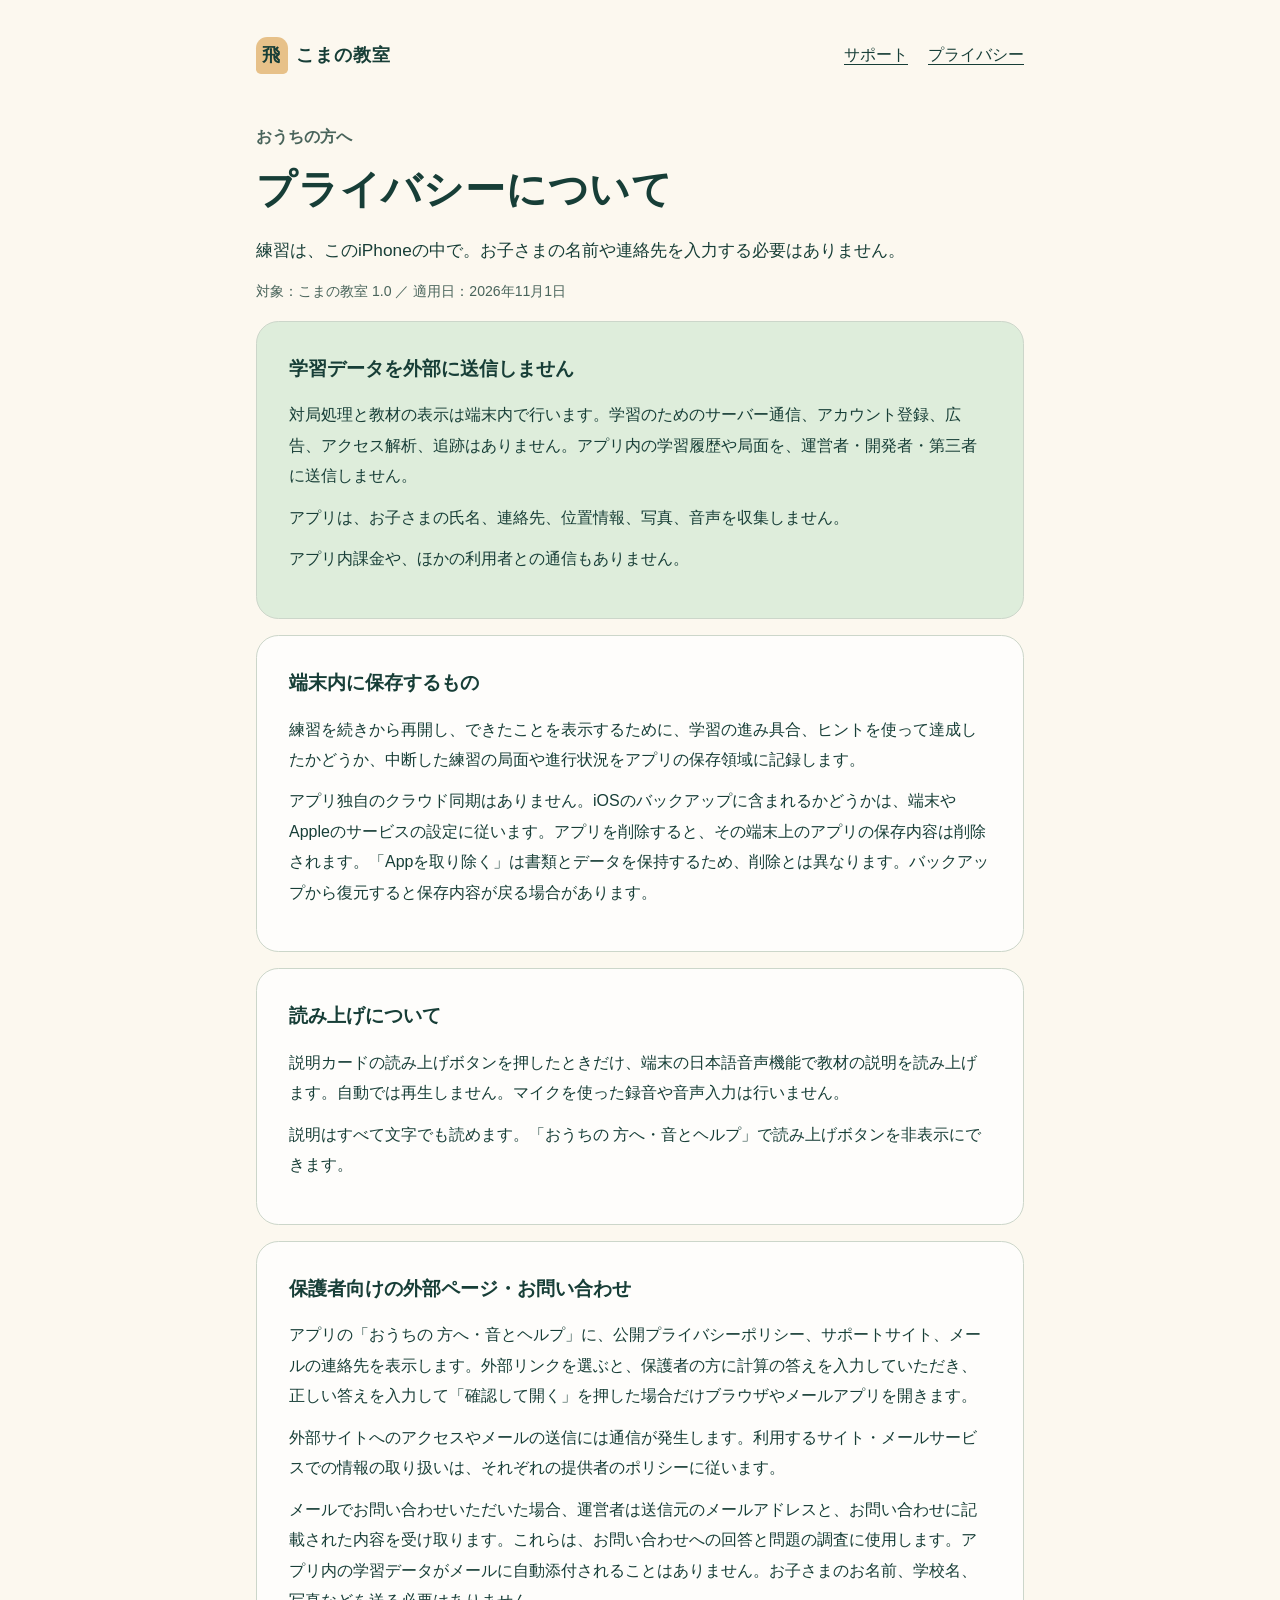
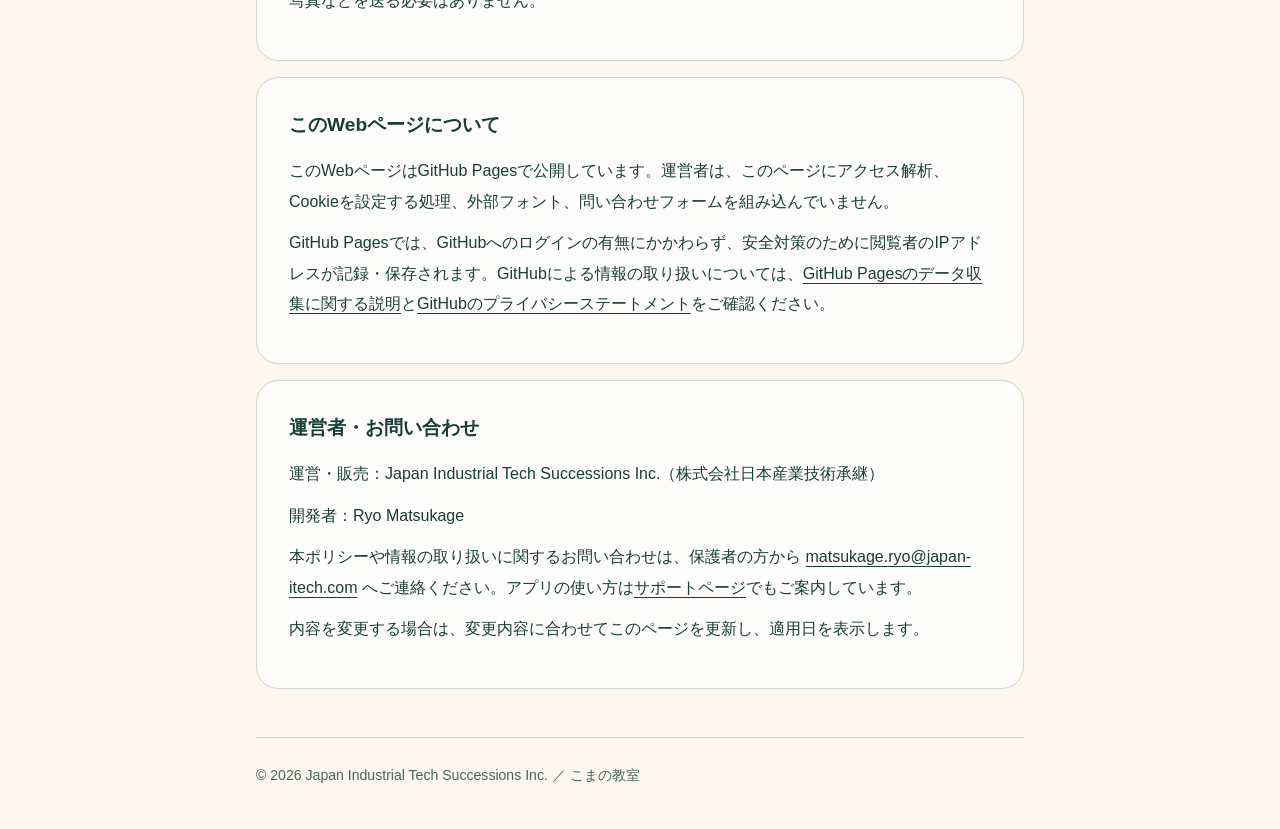
==== docs/komaclassroom/privacy.html @ 97f76122 "Publish Koma Classroom privacy policy" ====
<!doctype html>
<html lang="ja">
<head>
  <meta charset="utf-8">
  <meta name="viewport" content="width=device-width, initial-scale=1">
  <meta name="description" content="こまの教室のプライバシーポリシー。端末内の学習データ、読み上げ、お問い合わせ、Webページでの情報の取り扱いについて。">
  <title>プライバシーについて｜こまの教室</title>
  <link rel="canonical" href="https://matsukageryo.github.io/SupportPage/komaclassroom/privacy.html">
  <link rel="stylesheet" href="style.css">
</head>
<body>
  <a class="skip-link" href="#main">本文へ</a>
  <header class="shell">
    <div class="brand"><span aria-hidden="true">飛</span>こまの教室</div>
    <nav aria-label="ページ案内"><a href="support.html">サポート</a><a href="privacy.html" aria-current="page">プライバシー</a></nav>
  </header>
  <main id="main" class="shell">
    <p class="eyebrow">おうちの方へ</p>
    <h1>プライバシーについて</h1>
    <p class="lead">練習は、このiPhoneの中で。お子さまの名前や連絡先を入力する必要はありません。</p>
    <p class="meta">対象：こまの教室 1.0 ／ 適用日：<time datetime="2026-11-01">2026年11月1日</time></p>
    <section class="card tint">
      <h2>学習データを外部に送信しません</h2>
      <p>対局処理と教材の表示は端末内で行います。学習のためのサーバー通信、アカウント登録、広告、アクセス解析、追跡はありません。アプリ内の学習履歴や局面を、運営者・開発者・第三者に送信しません。</p>
      <p>アプリは、お子さまの氏名、連絡先、位置情報、写真、音声を収集しません。</p>
      <p>アプリ内課金や、ほかの利用者との通信もありません。</p>
    </section>
    <section class="card">
      <h2>端末内に保存するもの</h2>
      <p>練習を続きから再開し、できたことを表示するために、学習の進み具合、ヒントを使って達成したかどうか、中断した練習の局面や進行状況をアプリの保存領域に記録します。</p>
      <p>アプリ独自のクラウド同期はありません。iOSのバックアップに含まれるかどうかは、端末やAppleのサービスの設定に従います。アプリを削除すると、その端末上のアプリの保存内容は削除されます。「Appを取り除く」は書類とデータを保持するため、削除とは異なります。バックアップから復元すると保存内容が戻る場合があります。</p>
    </section>
    <section class="card">
      <h2>読み上げについて</h2>
      <p>説明カードの読み上げボタンを押したときだけ、端末の日本語音声機能で教材の説明を読み上げます。自動では再生しません。マイクを使った録音や音声入力は行いません。</p>
      <p>説明はすべて文字でも読めます。「おうちの 方へ・音とヘルプ」で読み上げボタンを非表示にできます。</p>
    </section>
    <section class="card">
      <h2>保護者向けの外部ページ・お問い合わせ</h2>
      <p>アプリの「おうちの 方へ・音とヘルプ」に、公開プライバシーポリシー、サポートサイト、メールの連絡先を表示します。外部リンクを選ぶと、保護者の方に計算の答えを入力していただき、正しい答えを入力して「確認して開く」を押した場合だけブラウザやメールアプリを開きます。</p>
      <p>外部サイトへのアクセスやメールの送信には通信が発生します。利用するサイト・メールサービスでの情報の取り扱いは、それぞれの提供者のポリシーに従います。</p>
      <p>メールでお問い合わせいただいた場合、運営者は送信元のメールアドレスと、お問い合わせに記載された内容を受け取ります。これらは、お問い合わせへの回答と問題の調査に使用します。アプリ内の学習データがメールに自動添付されることはありません。お子さまのお名前、学校名、写真などを送る必要はありません。</p>
    </section>
    <section class="card">
      <h2>このWebページについて</h2>
      <p>このWebページはGitHub Pagesで公開しています。運営者は、このページにアクセス解析、Cookieを設定する処理、外部フォント、問い合わせフォームを組み込んでいません。</p>
      <p>GitHub Pagesでは、GitHubへのログインの有無にかかわらず、安全対策のために閲覧者のIPアドレスが記録・保存されます。GitHubによる情報の取り扱いについては、<a href="https://docs.github.com/en/pages/getting-started-with-github-pages/what-is-github-pages#data-collection">GitHub Pagesのデータ収集に関する説明</a>と<a href="https://docs.github.com/en/site-policy/privacy-policies/github-general-privacy-statement">GitHubのプライバシーステートメント</a>をご確認ください。</p>
    </section>
    <section class="card">
      <h2>運営者・お問い合わせ</h2>
      <p>運営・販売：Japan Industrial Tech Successions Inc.（株式会社日本産業技術承継）</p>
      <p>開発者：Ryo Matsukage</p>
      <p>本ポリシーや情報の取り扱いに関するお問い合わせは、保護者の方から <a href="mailto:matsukage.ryo@japan-itech.com">matsukage.ryo@japan-itech.com</a> へご連絡ください。アプリの使い方は<a href="support.html">サポートページ</a>でもご案内しています。</p>
      <p>内容を変更する場合は、変更内容に合わせてこのページを更新し、適用日を表示します。</p>
    </section>
  </main>
  <footer class="shell">© 2026 Japan Industrial Tech Successions Inc. ／ こまの教室</footer>
</body>
</html>
---- docs/komaclassroom/style.css ----
:root {
  color-scheme: light;
  --paper: #fcf8ef;
  --forest: #173e37;
  --mint: #deeddb;
  --muted: #49645b;
  --line: #ccd6ca;
}
* { box-sizing: border-box; }
html { font-size: 100%; }
body {
  margin: 0;
  background: var(--paper);
  color: var(--forest);
  font-family: -apple-system, BlinkMacSystemFont, "Hiragino Kaku Gothic ProN", "Yu Gothic", sans-serif;
  line-height: 1.9;
  overflow-wrap: anywhere;
}
.skip-link { position: absolute; left: 1rem; top: -6rem; }
.skip-link:focus { top: 1rem; background: white; padding: .6rem 1rem; }
.shell { width: min(100% - 2rem, 48rem); margin-inline: auto; }
header { padding-block: 2rem 1rem; }
.brand { font-size: 1.15rem; font-weight: 750; letter-spacing: .06em; }
.brand span { display: inline-grid; place-items: center; width: 2rem; height: 2.3rem; margin-right: .5rem; background: #e7c189; border-radius: .7rem .7rem .3rem .3rem; }
nav { display: flex; flex-wrap: wrap; gap: .25rem 1.25rem; margin-top: .8rem; }
a { color: var(--forest); text-underline-offset: .25em; }
nav a { display: inline-block; padding-block: .5rem; }
a:hover { text-decoration-thickness: 2px; }
a:focus-visible { outline: 3px solid var(--forest); outline-offset: 4px; border-radius: 2px; }
main { padding-block: 1rem 2rem; }
.eyebrow { font-weight: 700; margin-bottom: .25rem; color: var(--muted); }
h1 { font-size: clamp(1.8rem, 5.5vw, 2.5rem); line-height: 1.45; margin: .5rem 0 1rem; letter-spacing: .02em; }
h2 { font-size: 1.2rem; line-height: 1.6; margin-top: 0; }
p { margin: .7rem 0; }
.lead { font-size: 1.08rem; }
.card { background: #ffffffbd; border: 1px solid var(--line); border-radius: 1.4rem; padding: clamp(1.2rem, 4vw, 2rem); margin-block: 1rem; }
.card.tint { background: var(--mint); }
li + li { margin-top: .5rem; }
ul, ol { padding-left: 1.5rem; }
.meta, footer { font-size: .88rem; color: var(--muted); }
footer { border-top: 1px solid var(--line); padding-block: 1.5rem 2.5rem; }
@media (min-width: 42rem) { header { display: flex; align-items: center; justify-content: space-between; gap: 1rem; } nav { margin: 0; } }
@media print { body { background: white; } .skip-link { display: none; } .card { break-inside: avoid; } }
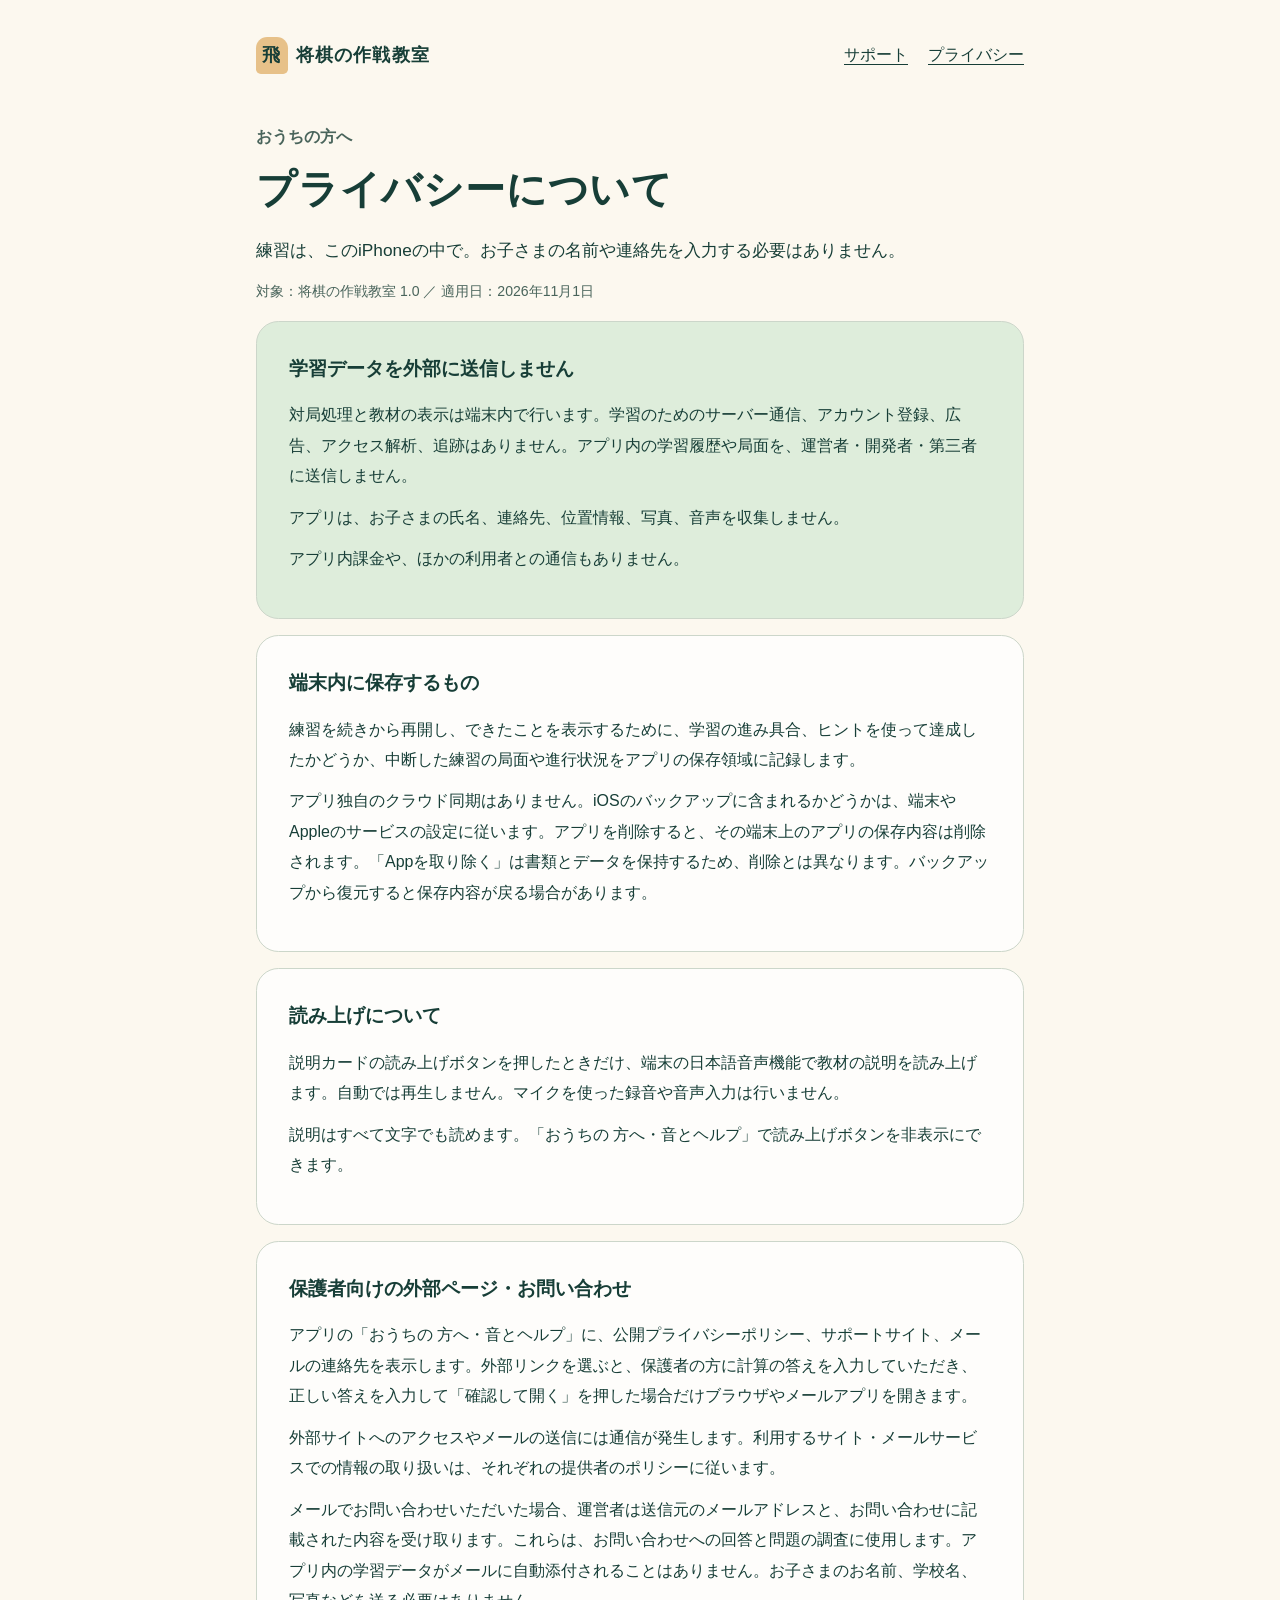
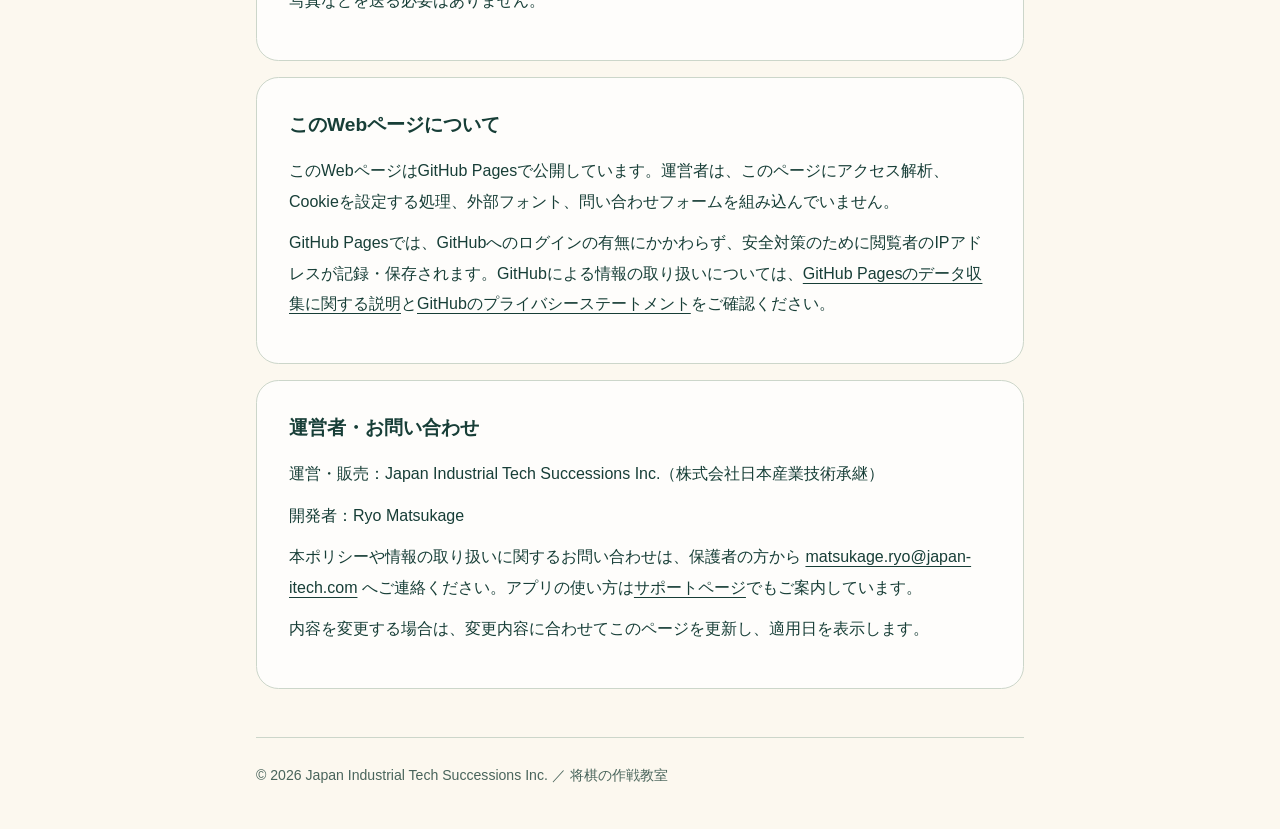
==== commit 064f25bb: "Rename shogi learning app to 将棋の作戦教室" ====
--- a/docs/komaclassroom/privacy.html
+++ b/docs/komaclassroom/privacy.html
@@ -3,22 +3,22 @@
 <head>
   <meta charset="utf-8">
   <meta name="viewport" content="width=device-width, initial-scale=1">
-  <meta name="description" content="こまの教室のプライバシーポリシー。端末内の学習データ、読み上げ、お問い合わせ、Webページでの情報の取り扱いについて。">
-  <title>プライバシーについて｜こまの教室</title>
+  <meta name="description" content="将棋の作戦教室のプライバシーポリシー。端末内の学習データ、読み上げ、お問い合わせ、Webページでの情報の取り扱いについて。">
+  <title>プライバシーについて｜将棋の作戦教室</title>
   <link rel="canonical" href="https://matsukageryo.github.io/SupportPage/komaclassroom/privacy.html">
   <link rel="stylesheet" href="style.css">
 </head>
 <body>
   <a class="skip-link" href="#main">本文へ</a>
   <header class="shell">
-    <div class="brand"><span aria-hidden="true">飛</span>こまの教室</div>
+    <div class="brand"><span aria-hidden="true">飛</span>将棋の作戦教室</div>
     <nav aria-label="ページ案内"><a href="support.html">サポート</a><a href="privacy.html" aria-current="page">プライバシー</a></nav>
   </header>
   <main id="main" class="shell">
     <p class="eyebrow">おうちの方へ</p>
     <h1>プライバシーについて</h1>
     <p class="lead">練習は、このiPhoneの中で。お子さまの名前や連絡先を入力する必要はありません。</p>
-    <p class="meta">対象：こまの教室 1.0 ／ 適用日：<time datetime="2026-11-01">2026年11月1日</time></p>
+    <p class="meta">対象：将棋の作戦教室 1.0 ／ 適用日：<time datetime="2026-11-01">2026年11月1日</time></p>
     <section class="card tint">
       <h2>学習データを外部に送信しません</h2>
       <p>対局処理と教材の表示は端末内で行います。学習のためのサーバー通信、アカウント登録、広告、アクセス解析、追跡はありません。アプリ内の学習履歴や局面を、運営者・開発者・第三者に送信しません。</p>
@@ -54,6 +54,6 @@
       <p>内容を変更する場合は、変更内容に合わせてこのページを更新し、適用日を表示します。</p>
     </section>
   </main>
-  <footer class="shell">© 2026 Japan Industrial Tech Successions Inc. ／ こまの教室</footer>
+  <footer class="shell">© 2026 Japan Industrial Tech Successions Inc. ／ 将棋の作戦教室</footer>
 </body>
 </html>
